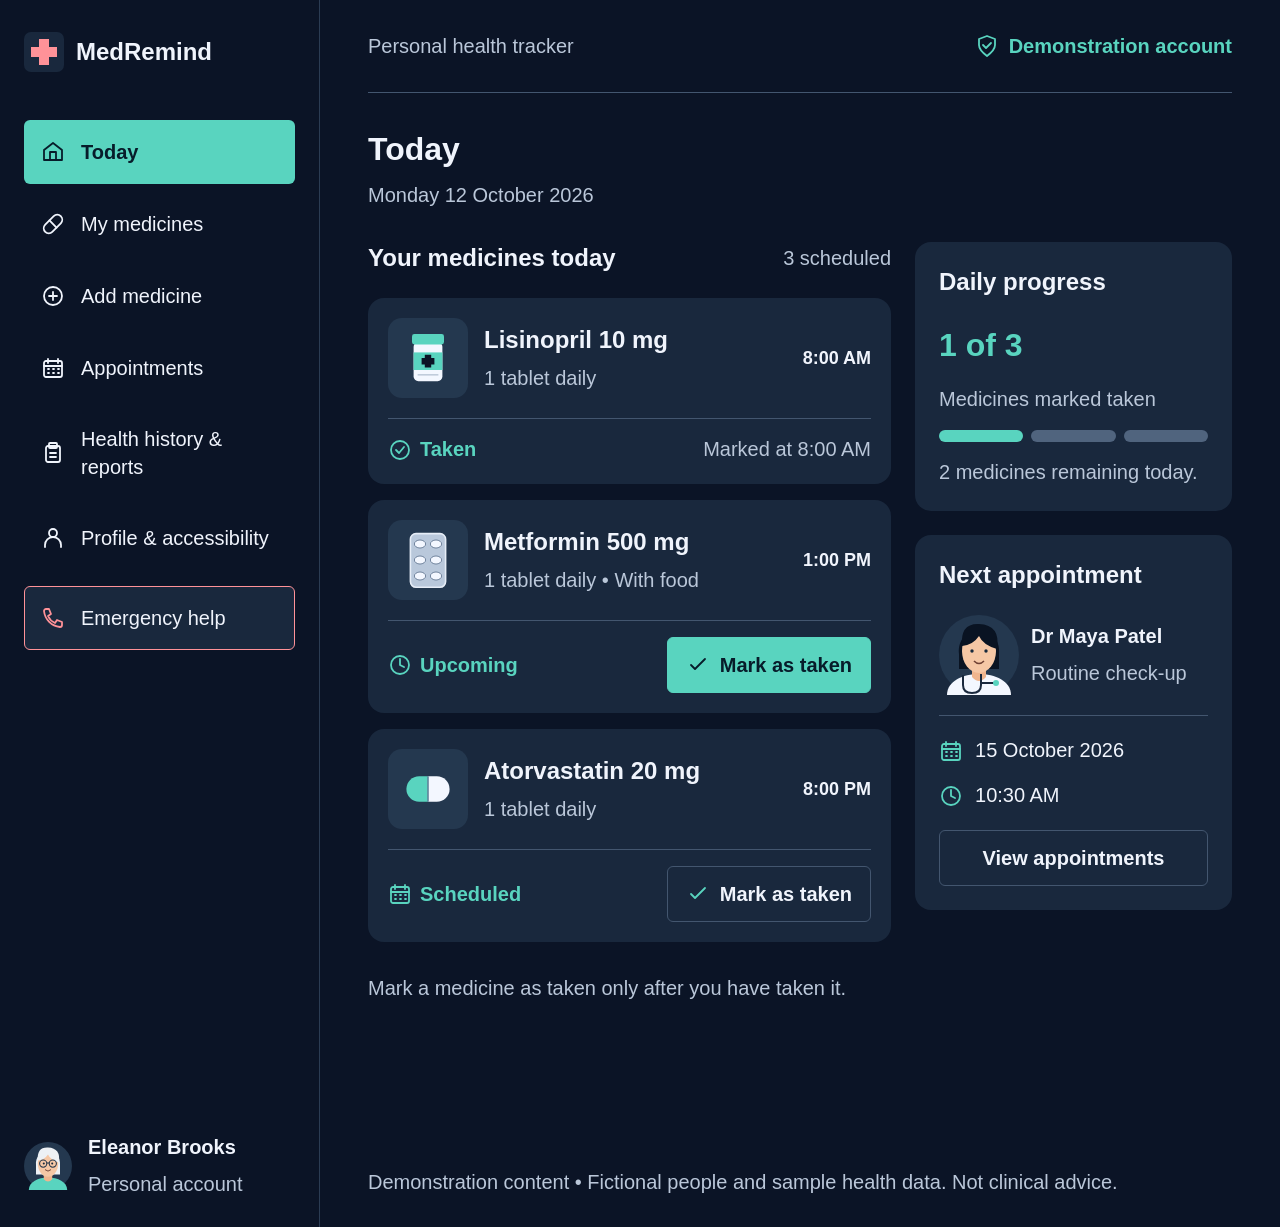
==== index.html @ b6e0d9c6 "Add seven-page MedRemind website" ====
<!doctype html>
<html lang="en">
<head>
  <meta charset="utf-8">
  <meta name="viewport" content="width=device-width, initial-scale=1">
  <meta name="theme-color" content="#0b1426">
  <meta name="description" content="MedRemind demonstration: Today.">
  <title>Today | MedRemind</title>
  <link rel="icon" href="01-today/assets/logo.svg" type="image/svg+xml">
  <link rel="stylesheet" href="global.css">
  <link rel="stylesheet" href="01-today/style.css">
  <script src="global.js" defer></script>
</head>
<body data-page="01-today">
  <a class="skip-link" href="#main">Skip to content</a>
  <div class="app-shell">
    <aside class="sidebar" aria-label="MedRemind sidebar">
      <a class="brand" href="index.html"><img src="01-today/assets/logo.svg" alt="" width="40" height="40">MedRemind</a>
      <nav class="main-nav" aria-label="Main navigation"><a class="nav-link" href="index.html" aria-current="page"><svg class="icon" data-icon="home" viewBox="0 0 24 24" aria-hidden="true"><path d="m3 10 9-7 9 7v10H3z"/><path d="M9 20v-8h6v8"/></svg><span>Today</span></a>
<a class="nav-link" href="02-my-medicines/index.html"><svg class="icon" data-icon="pill" viewBox="0 0 24 24" aria-hidden="true"><g transform="rotate(45 12 12)"><rect x="7" y="1" width="10" height="22" rx="5"/><path d="M7 12h10"/></g></svg><span>My medicines</span></a>
<a class="nav-link" href="03-add-medicine/index.html"><svg class="icon" data-icon="plus" viewBox="0 0 24 24" aria-hidden="true"><circle cx="12" cy="12" r="9"/><path d="M12 8v8M8 12h8"/></svg><span>Add medicine</span></a>
<a class="nav-link" href="04-appointments/index.html"><svg class="icon" data-icon="calendar" viewBox="0 0 24 24" aria-hidden="true"><rect x="3" y="5" width="18" height="16" rx="2"/><path d="M7 3v4M17 3v4M3 10h18M7 13h1M12 13h1M17 13h1M7 17h1M12 17h1M17 17h1"/></svg><span>Appointments</span></a>
<a class="nav-link" href="05-health-history/index.html"><svg class="icon" data-icon="clipboard" viewBox="0 0 24 24" aria-hidden="true"><rect x="5" y="5" width="14" height="16" rx="2"/><rect x="8" y="2" width="8" height="5" rx="1"/><path d="M9 12h6M9 16h6"/></svg><span>Health history &amp; reports</span></a>
<a class="nav-link" href="06-profile-accessibility/index.html"><svg class="icon" data-icon="user" viewBox="0 0 24 24" aria-hidden="true"><circle cx="12" cy="7" r="4"/><path d="M4 21v-2a8 8 0 0 1 16 0v2"/></svg><span>Profile &amp; accessibility</span></a>
<a class="nav-link emergency" href="07-emergency-help/index.html"><svg class="icon" data-icon="phone" viewBox="0 0 24 24" aria-hidden="true"><path d="M21 16v3a2 2 0 0 1-2 2A18 18 0 0 1 3 5a2 2 0 0 1 2-2h3l2 5-3 2a14 14 0 0 0 7 7l2-3z"/></svg><span>Emergency help</span></a></nav>
      <a class="account" href="06-profile-accessibility/index.html"><img src="01-today/assets/eleanor.svg" alt="" width="48" height="48"><div><strong>Eleanor Brooks</strong><p>Personal account</p></div></a>
    </aside>
    <div class="main-column">
      <header class="topbar"><p>Personal health tracker</p><p class="demo-label"><svg class="icon" data-icon="shield" viewBox="0 0 24 24" aria-hidden="true"><path d="m12 2 8 3v6c0 5-8 11-8 11S4 16 4 11V5z"/><path d="m8 11 3 3 5-5"/></svg>Demonstration account</p></header>
      <main id="main">
        <div class="page-heading"><div><h1>Today</h1><p>Monday 12 October 2026</p></div></div>
        <div class="today-layout"><section aria-labelledby="today-medicines"><div class="section-heading"><h2 id="today-medicines">Your medicines today</h2><span>3 scheduled</span></div><div class="stack dose-list"><article class="card dose-card" data-dose-card="0"><div class="dose-details"><span class="art-tile"><img src="01-today/assets/bottle.svg" alt="" width="64" height="64"></span><div class="medicine-name"><h3>Lisinopril 10 mg</h3><p>1 tablet daily</p></div><strong class="dose-time">8:00 AM</strong></div><div class="dose-actions"><span class="dose-status accent"><svg class="icon" data-icon="check-circle" viewBox="0 0 24 24" aria-hidden="true"><circle cx="12" cy="12" r="9"/><path d="m8 12 3 3 5-6"/></svg><strong>Taken</strong></span><span class="muted">Marked at 8:00 AM</span></div></article><article class="card dose-card" data-dose-card="1"><div class="dose-details"><span class="art-tile"><img src="01-today/assets/blister.svg" alt="" width="64" height="64"></span><div class="medicine-name"><h3>Metformin 500 mg</h3><p>1 tablet daily • With food</p></div><strong class="dose-time">1:00 PM</strong></div><div class="dose-actions"><span class="dose-status accent"><svg class="icon" data-icon="clock" viewBox="0 0 24 24" aria-hidden="true"><circle cx="12" cy="12" r="9"/><path d="M12 6v6l4 2"/></svg><strong>Upcoming</strong></span><button class="button primary" type="button" data-dose="1"><svg class="icon" data-icon="check" viewBox="0 0 24 24" aria-hidden="true"><path d="m5 12 4 4L19 6"/></svg>Mark as taken</button></div></article><article class="card dose-card" data-dose-card="2"><div class="dose-details"><span class="art-tile"><img src="01-today/assets/capsule.svg" alt="" width="64" height="64"></span><div class="medicine-name"><h3>Atorvastatin 20 mg</h3><p>1 tablet daily</p></div><strong class="dose-time">8:00 PM</strong></div><div class="dose-actions"><span class="dose-status accent"><svg class="icon" data-icon="calendar" viewBox="0 0 24 24" aria-hidden="true"><rect x="3" y="5" width="18" height="16" rx="2"/><path d="M7 3v4M17 3v4M3 10h18M7 13h1M12 13h1M17 13h1M7 17h1M12 17h1M17 17h1"/></svg><strong>Scheduled</strong></span><button class="button " type="button" data-dose="2"><svg class="icon" data-icon="check" viewBox="0 0 24 24" aria-hidden="true"><path d="m5 12 4 4L19 6"/></svg>Mark as taken</button></div></article></div><p class="page-note">Mark a medicine as taken only after you have taken it.</p></section><aside class="stack today-summary" aria-label="Today's summary"><section class="card progress-card"><h2>Daily progress</h2><p class="progress-count accent" id="progress-count">1 of 3</p><p class="muted">Medicines marked taken</p><div class="progress-bars" role="progressbar" aria-label="Medicines marked taken" aria-valuemin="0" aria-valuemax="3" aria-valuenow="1"><span class="complete"></span><span></span><span></span></div><p class="muted" id="remaining-count">2 medicines remaining today.</p></section><section class="card appointment-summary"><h2>Next appointment</h2><div class="doctor-inline"><img src="01-today/assets/doctor-maya.svg" alt="" width="80" height="80"><div><strong>Dr Maya Patel</strong><p class="muted">Routine check-up</p></div></div><hr class="divider"><p class="line-item"><svg class="icon" data-icon="calendar" viewBox="0 0 24 24" aria-hidden="true"><rect x="3" y="5" width="18" height="16" rx="2"/><path d="M7 3v4M17 3v4M3 10h18M7 13h1M12 13h1M17 13h1M7 17h1M12 17h1M17 17h1"/></svg>15 October 2026</p><p class="line-item"><svg class="icon" data-icon="clock" viewBox="0 0 24 24" aria-hidden="true"><circle cx="12" cy="12" r="9"/><path d="M12 6v6l4 2"/></svg>10:30 AM</p><a class="button full" href="04-appointments/index.html" >View appointments</a></section></aside></div><p class="status-message" id="dose-feedback" role="status"></p>
      </main>
      <footer class="page-footer">Demonstration content • Fictional people and sample health data. Not clinical advice.</footer>
    </div>
  </div>
</body>
</html>
---- global.css ----
/* Shared design tokens and components for all seven MedRemind pages. */
:root {
  color-scheme: dark;
  --background: #0b1426;
  --surface: #19283d;
  --raised: #24384f;
  --text: #f0f4fc;
  --muted: #bac7d9;
  --accent: #59d4bf;
  --on-accent: #071c2a;
  --border: #43566f;
  --divider: #2b3c53;
  --danger: #ff9298;
  --font: Arial, Helvetica, sans-serif;
  --body-size: 20px;
  --radius: 16px;
  --sidebar-width: 320px;
}
* { box-sizing: border-box; }
html { background: var(--background); }
body { margin: 0; background: var(--background); color: var(--text); font: var(--body-size)/1.45 var(--font); }
body.large-text { --body-size: 24px; }
body.high-contrast { --background: #050c18; --surface: #122238; --muted: #e0e7f2; --border: #9eb3cb; }
a { color: inherit; text-decoration: none; }
button, input, textarea, select { font: inherit; }
button, .button { cursor: pointer; }
button { color: inherit; }
button:disabled { cursor: default; }
a:focus-visible, button:focus-visible, input:focus-visible, textarea:focus-visible, select:focus-visible, summary:focus-visible {
  outline: 3px solid var(--accent); outline-offset: 4px;
}
button:hover, .button:hover { filter: brightness(1.1); }
h1, h2, h3, p { margin: 0; }
h1 { font-size: 32px; line-height: 1.25; }
h2, h3 { font-size: 24px; line-height: 1.35; }
small, .muted, .page-heading p, .page-footer { color: var(--muted); }
.icon { width: 24px; height: 24px; flex: 0 0 24px; vertical-align: middle; fill: none; stroke: currentColor; stroke-width: 1.8; stroke-linecap: round; stroke-linejoin: round; }
.accent { color: var(--accent); }
.skip-link { position: fixed; top: 12px; left: 12px; z-index: 10; padding: 12px 20px; background: var(--accent); color: var(--on-accent); transform: translateY(-160%); }
.skip-link:focus { transform: translateY(0); }
.app-shell { display: grid; grid-template-columns: var(--sidebar-width) minmax(0, 1fr); max-width: 1440px; min-height: max(100vh, 1227px); margin-inline: auto; }
.sidebar { display: flex; flex-direction: column; padding: 32px 24px 28px; border-right: 1px solid var(--divider); }
.brand { display: inline-flex; align-items: center; gap: 12px; font-size: 24px; font-weight: 700; }
.brand img { width: 40px; height: 40px; }
.main-nav { display: grid; gap: 8px; margin-top: 48px; }
.nav-link { display: flex; align-items: center; gap: 16px; min-height: 64px; padding: 16px; border: 1px solid transparent; border-radius: 6px; line-height: 1.4; }
.nav-link:hover { background: var(--surface); }
.nav-link[aria-current="page"] { background: var(--accent); color: var(--on-accent); font-weight: 700; }
.nav-link.emergency { margin-top: 8px; border-color: var(--danger); background: var(--surface); }
.nav-link.emergency .icon { color: var(--danger); }
.nav-link.emergency[aria-current="page"] { border-color: var(--accent); background: var(--accent); }
.nav-link.emergency[aria-current="page"] .icon { color: var(--on-accent); }
.account { display: flex; align-items: center; gap: 16px; margin-top: auto; padding-top: 40px; }
.account img { width: 48px; height: 48px; }
.account strong { display: block; }
.account p { margin-top: 8px; color: var(--muted); }
.main-column { display: flex; flex-direction: column; min-width: 0; padding: 28px 48px 30px; }
.topbar { display: flex; justify-content: space-between; align-items: center; gap: 24px; min-height: 65px; padding-bottom: 28px; border-bottom: 1px solid var(--border); color: var(--muted); }
.demo-label { display: inline-flex; align-items: center; gap: 10px; color: var(--accent); font-weight: 700; }
main { padding-top: 36px; }
.page-heading { display: flex; justify-content: space-between; align-items: center; gap: 24px; margin-bottom: 32px; }
.page-heading p { margin-top: 12px; }
.section-heading { display: flex; align-items: center; justify-content: space-between; gap: 24px; margin-bottom: 24px; }
.section-heading span { color: var(--muted); }
.card { background: var(--surface); border-radius: var(--radius); padding: 24px; }
.card > h2, .card > h3 { margin-bottom: 24px; }
.stack { display: grid; gap: 24px; }
.button { display: inline-flex; justify-content: center; align-items: center; gap: 10px; min-height: 56px; padding: 12px 24px; border: 1px solid var(--border); border-radius: 6px; background: transparent; color: var(--text); font-weight: 700; line-height: 1.4; text-align: center; }
.button.primary { background: var(--accent); color: var(--on-accent); border-color: var(--accent); }
.button.primary .icon { color: var(--on-accent); }
.button .icon { color: var(--accent); }
.button.full { width: 100%; }
.button-row { display: flex; flex-wrap: wrap; gap: 16px; }
.divider { border: 0; border-top: 1px solid var(--border); margin: 24px 0; }
.line-item { display: flex; align-items: center; gap: 12px; }
.line-item + .line-item { margin-top: 16px; }
.line-item .icon { color: var(--accent); }
.art-tile { display: grid; place-items: center; width: 80px; height: 80px; flex: 0 0 80px; border-radius: 14px; background: var(--raised); }
.art-tile img { display: block; width: 64px; height: 64px; }
.medicine-name { overflow-wrap: anywhere; }
.medicine-name p { color: var(--muted); margin-top: 8px; }
.page-note { margin-top: 32px; color: var(--muted); }
.page-footer { margin-top: auto; padding-top: 56px; }
.field { display: grid; gap: 8px; font-weight: 700; }
.field input, .field textarea, .field select { width: 100%; min-width: 0; min-height: 60px; border: 1px solid var(--border); border-radius: 6px; padding: 14px 16px; background: var(--background); color: var(--text); font-weight: 400; }
.field input::placeholder, .field textarea::placeholder { color: var(--muted); opacity: 1; }
.field textarea { resize: vertical; min-height: 116px; }
.field-pair { display: grid; grid-template-columns: repeat(2, minmax(0, 1fr)); gap: 24px; }
.status-message { margin-top: 20px; color: var(--accent); }
.status-message:empty { display: none; }
dialog { width: min(640px, calc(100% - 32px)); padding: 32px; background: var(--surface); color: var(--text); border: 1px solid var(--border); border-radius: var(--radius); }
dialog::backdrop { background: #0009; }
dialog h2 { margin-bottom: 20px; }
dialog p { margin-bottom: 16px; }
dialog .button { margin-top: 12px; }
[hidden] { display: none !important; }
@media (max-width: 1100px) {
  :root { --sidebar-width: 260px; }
  .sidebar { padding-inline: 20px; }
  .main-column { padding-inline: 32px; }
  .nav-link { gap: 12px; padding-inline: 12px; }
}
@media (max-width: 800px) {
  .app-shell { display: block; min-height: 100vh; }
  .sidebar { padding: 24px; border-right: 0; border-bottom: 1px solid var(--divider); }
  .main-nav { grid-template-columns: repeat(2, minmax(0, 1fr)); gap: 8px; margin-top: 24px; }
  .nav-link { min-height: 56px; font-size: 17px; }
  .nav-link.emergency { margin-top: 0; }
  .account { display: none; }
  .main-column { padding: 24px; min-height: 75vh; }
  .topbar { flex-wrap: wrap; gap: 12px; padding-bottom: 24px; }
  main { padding-top: 28px; }
  .page-heading { flex-wrap: wrap; }
  .page-footer { padding-top: 48px; font-size: 16px; }
}
@media (max-width: 480px) {
  .sidebar, .main-column { padding-inline: 16px; }
  h1 { font-size: 28px; }
  .card { padding: 20px; }
  .field-pair { grid-template-columns: 1fr; }
  .button-row > .button { flex: 1 1 auto; }
  .section-heading { align-items: flex-start; }
}
@media (prefers-reduced-motion: reduce) { *, *::before, *::after { scroll-behavior: auto !important; } }
@media print {
  :root { color-scheme: light; --background: #fff; --surface: #fff; --raised: #eee; --text: #111; --muted: #333; --accent: #146754; --border: #777; --divider: #aaa; }
  .app-shell { display: block; min-height: auto; }
  .sidebar, .topbar, .button, .skip-link, dialog { display: none !important; }
  .main-column { padding: 0; }
  .card { border: 1px solid #aaa; break-inside: avoid; }
  .page-footer { padding-top: 24px; }
}
---- 01-today/style.css ----
/* Today: medicine cards and the right-hand summary column. */
.today-layout { display: grid; grid-template-columns: minmax(0, 1.65fr) minmax(0, 1fr); gap: 24px; }
.today-summary { align-content: start; }
.dose-list { gap: 16px; }
.dose-card { padding: 20px; }
.dose-details { display: flex; align-items: center; gap: 16px; }
.dose-card .medicine-name { min-width: 0; }
.dose-card .medicine-name h3 { font-size: 24px; }
.dose-time { margin-left: auto; white-space: nowrap; font-size: 18px; }
.dose-actions { display: flex; align-items: center; justify-content: space-between; gap: 16px; border-top: 1px solid var(--border); margin-top: 20px; padding-top: 16px; }
.dose-status { display: inline-flex; align-items: center; gap: 8px; }
.dose-actions .button { min-height: 56px; padding: 12px 18px; }
.progress-count { font-size: 32px; font-weight: 700; margin-bottom: 16px; }
.progress-bars { display: flex; gap: 8px; margin: 16px 0; }
.progress-bars span { height: 12px; flex: 1; border-radius: 6px; background: #50647e; }
.progress-bars .complete { background: var(--accent); }
.doctor-inline { display: flex; align-items: center; gap: 12px; }
.doctor-inline img { width: 80px; height: 80px; }
.doctor-inline p { margin-top: 8px; }
.appointment-summary .divider { margin-block: 20px; }
.appointment-summary .button { margin-top: 20px; }
@media (max-width: 1250px) {
  .today-layout { grid-template-columns: 1fr; }
  .today-summary { grid-template-columns: repeat(2, minmax(0, 1fr)); margin-top: 8px; }
}
@media (max-width: 560px) {
  .today-summary { grid-template-columns: 1fr; }
  .dose-details { flex-wrap: wrap; }
  .dose-time { flex-basis: 100%; margin-left: 96px; }
  .dose-actions { flex-wrap: wrap; }
  .dose-actions .button { width: 100%; }
}
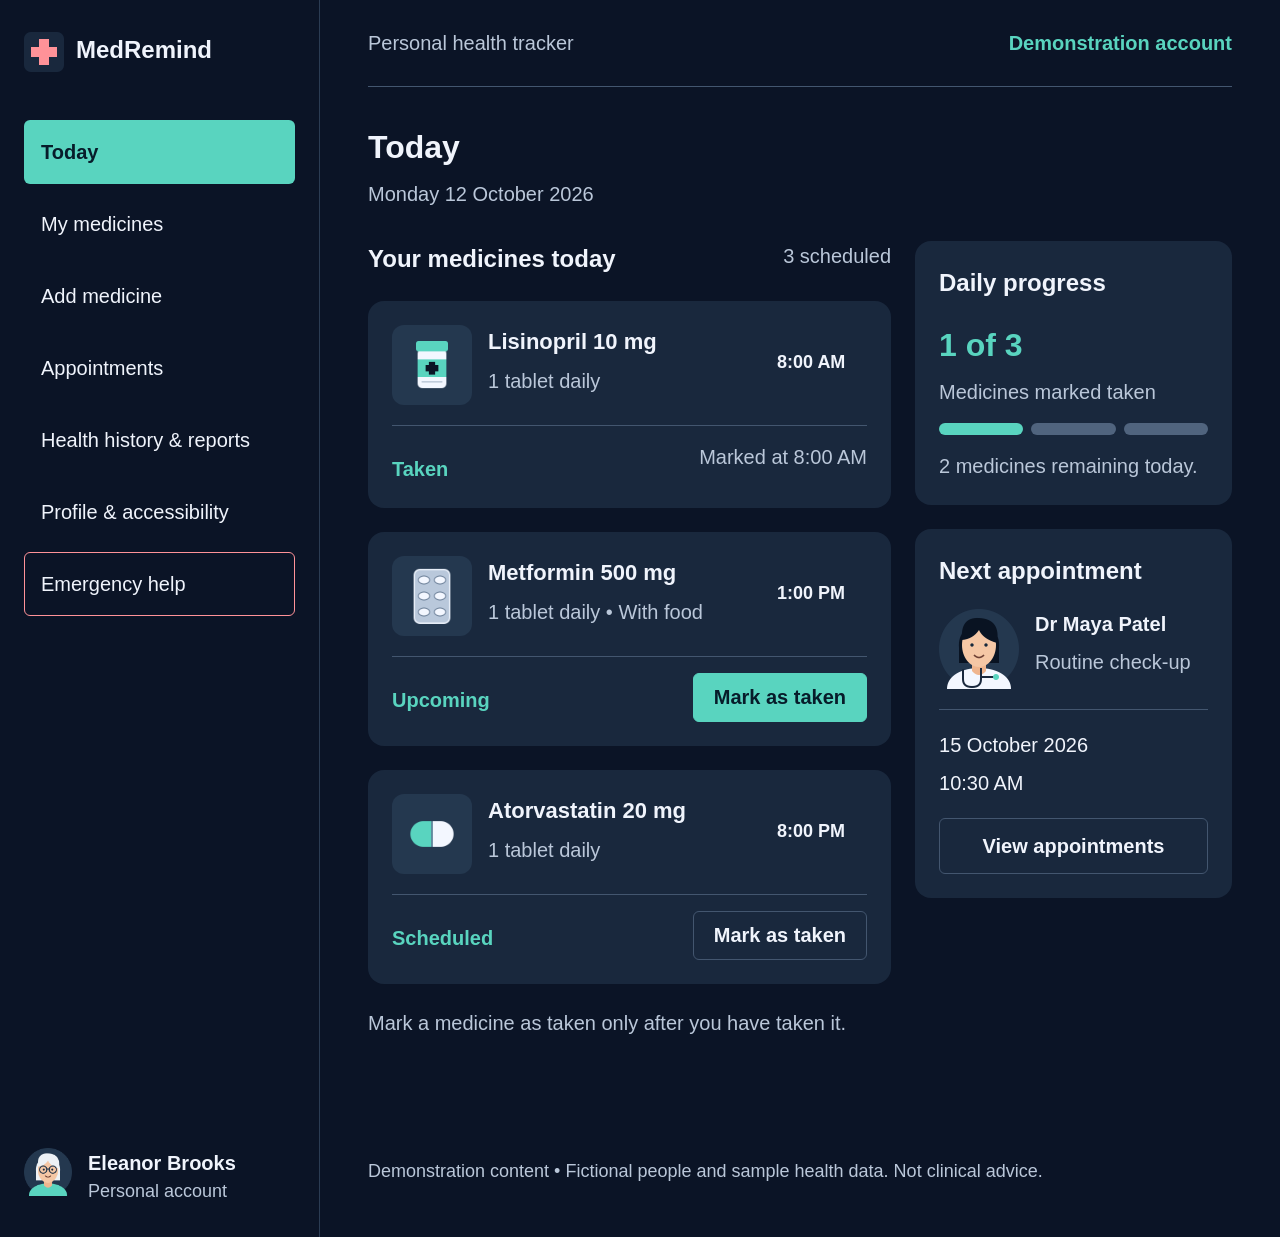
==== commit 4d69cc5d: "Rebuild all pages with course HTML and CSS only" ====
--- a/index.html
+++ b/index.html
@@ -1,38 +1,95 @@
-<!doctype html>
+<!DOCTYPE html>
 <html lang="en">
 <head>
-  <meta charset="utf-8">
-  <meta name="viewport" content="width=device-width, initial-scale=1">
-  <meta name="theme-color" content="#0b1426">
-  <meta name="description" content="MedRemind demonstration: Today.">
-  <title>Today | MedRemind</title>
-  <link rel="icon" href="01-today/assets/logo.svg" type="image/svg+xml">
-  <link rel="stylesheet" href="global.css">
-  <link rel="stylesheet" href="01-today/style.css">
-  <script src="global.js" defer></script>
+    <meta charset="UTF-8">
+    <meta name="viewport" content="width=device-width, initial-scale=1.0">
+    <title>Today | MedRemind</title>
+    <link rel="icon" href="01-today/assets/logo.png">
+    <!-- Shared styles first, then this page's styles. -->
+    <link rel="stylesheet" href="global.css">
+    <link rel="stylesheet" href="01-today/style.css">
 </head>
-<body data-page="01-today">
-  <a class="skip-link" href="#main">Skip to content</a>
-  <div class="app-shell">
-    <aside class="sidebar" aria-label="MedRemind sidebar">
-      <a class="brand" href="index.html"><img src="01-today/assets/logo.svg" alt="" width="40" height="40">MedRemind</a>
-      <nav class="main-nav" aria-label="Main navigation"><a class="nav-link" href="index.html" aria-current="page"><svg class="icon" data-icon="home" viewBox="0 0 24 24" aria-hidden="true"><path d="m3 10 9-7 9 7v10H3z"/><path d="M9 20v-8h6v8"/></svg><span>Today</span></a>
-<a class="nav-link" href="02-my-medicines/index.html"><svg class="icon" data-icon="pill" viewBox="0 0 24 24" aria-hidden="true"><g transform="rotate(45 12 12)"><rect x="7" y="1" width="10" height="22" rx="5"/><path d="M7 12h10"/></g></svg><span>My medicines</span></a>
-<a class="nav-link" href="03-add-medicine/index.html"><svg class="icon" data-icon="plus" viewBox="0 0 24 24" aria-hidden="true"><circle cx="12" cy="12" r="9"/><path d="M12 8v8M8 12h8"/></svg><span>Add medicine</span></a>
-<a class="nav-link" href="04-appointments/index.html"><svg class="icon" data-icon="calendar" viewBox="0 0 24 24" aria-hidden="true"><rect x="3" y="5" width="18" height="16" rx="2"/><path d="M7 3v4M17 3v4M3 10h18M7 13h1M12 13h1M17 13h1M7 17h1M12 17h1M17 17h1"/></svg><span>Appointments</span></a>
-<a class="nav-link" href="05-health-history/index.html"><svg class="icon" data-icon="clipboard" viewBox="0 0 24 24" aria-hidden="true"><rect x="5" y="5" width="14" height="16" rx="2"/><rect x="8" y="2" width="8" height="5" rx="1"/><path d="M9 12h6M9 16h6"/></svg><span>Health history &amp; reports</span></a>
-<a class="nav-link" href="06-profile-accessibility/index.html"><svg class="icon" data-icon="user" viewBox="0 0 24 24" aria-hidden="true"><circle cx="12" cy="7" r="4"/><path d="M4 21v-2a8 8 0 0 1 16 0v2"/></svg><span>Profile &amp; accessibility</span></a>
-<a class="nav-link emergency" href="07-emergency-help/index.html"><svg class="icon" data-icon="phone" viewBox="0 0 24 24" aria-hidden="true"><path d="M21 16v3a2 2 0 0 1-2 2A18 18 0 0 1 3 5a2 2 0 0 1 2-2h3l2 5-3 2a14 14 0 0 0 7 7l2-3z"/></svg><span>Emergency help</span></a></nav>
-      <a class="account" href="06-profile-accessibility/index.html"><img src="01-today/assets/eleanor.svg" alt="" width="48" height="48"><div><strong>Eleanor Brooks</strong><p>Personal account</p></div></a>
-    </aside>
-    <div class="main-column">
-      <header class="topbar"><p>Personal health tracker</p><p class="demo-label"><svg class="icon" data-icon="shield" viewBox="0 0 24 24" aria-hidden="true"><path d="m12 2 8 3v6c0 5-8 11-8 11S4 16 4 11V5z"/><path d="m8 11 3 3 5-5"/></svg>Demonstration account</p></header>
-      <main id="main">
-        <div class="page-heading"><div><h1>Today</h1><p>Monday 12 October 2026</p></div></div>
-        <div class="today-layout"><section aria-labelledby="today-medicines"><div class="section-heading"><h2 id="today-medicines">Your medicines today</h2><span>3 scheduled</span></div><div class="stack dose-list"><article class="card dose-card" data-dose-card="0"><div class="dose-details"><span class="art-tile"><img src="01-today/assets/bottle.svg" alt="" width="64" height="64"></span><div class="medicine-name"><h3>Lisinopril 10 mg</h3><p>1 tablet daily</p></div><strong class="dose-time">8:00 AM</strong></div><div class="dose-actions"><span class="dose-status accent"><svg class="icon" data-icon="check-circle" viewBox="0 0 24 24" aria-hidden="true"><circle cx="12" cy="12" r="9"/><path d="m8 12 3 3 5-6"/></svg><strong>Taken</strong></span><span class="muted">Marked at 8:00 AM</span></div></article><article class="card dose-card" data-dose-card="1"><div class="dose-details"><span class="art-tile"><img src="01-today/assets/blister.svg" alt="" width="64" height="64"></span><div class="medicine-name"><h3>Metformin 500 mg</h3><p>1 tablet daily • With food</p></div><strong class="dose-time">1:00 PM</strong></div><div class="dose-actions"><span class="dose-status accent"><svg class="icon" data-icon="clock" viewBox="0 0 24 24" aria-hidden="true"><circle cx="12" cy="12" r="9"/><path d="M12 6v6l4 2"/></svg><strong>Upcoming</strong></span><button class="button primary" type="button" data-dose="1"><svg class="icon" data-icon="check" viewBox="0 0 24 24" aria-hidden="true"><path d="m5 12 4 4L19 6"/></svg>Mark as taken</button></div></article><article class="card dose-card" data-dose-card="2"><div class="dose-details"><span class="art-tile"><img src="01-today/assets/capsule.svg" alt="" width="64" height="64"></span><div class="medicine-name"><h3>Atorvastatin 20 mg</h3><p>1 tablet daily</p></div><strong class="dose-time">8:00 PM</strong></div><div class="dose-actions"><span class="dose-status accent"><svg class="icon" data-icon="calendar" viewBox="0 0 24 24" aria-hidden="true"><rect x="3" y="5" width="18" height="16" rx="2"/><path d="M7 3v4M17 3v4M3 10h18M7 13h1M12 13h1M17 13h1M7 17h1M12 17h1M17 17h1"/></svg><strong>Scheduled</strong></span><button class="button " type="button" data-dose="2"><svg class="icon" data-icon="check" viewBox="0 0 24 24" aria-hidden="true"><path d="m5 12 4 4L19 6"/></svg>Mark as taken</button></div></article></div><p class="page-note">Mark a medicine as taken only after you have taken it.</p></section><aside class="stack today-summary" aria-label="Today's summary"><section class="card progress-card"><h2>Daily progress</h2><p class="progress-count accent" id="progress-count">1 of 3</p><p class="muted">Medicines marked taken</p><div class="progress-bars" role="progressbar" aria-label="Medicines marked taken" aria-valuemin="0" aria-valuemax="3" aria-valuenow="1"><span class="complete"></span><span></span><span></span></div><p class="muted" id="remaining-count">2 medicines remaining today.</p></section><section class="card appointment-summary"><h2>Next appointment</h2><div class="doctor-inline"><img src="01-today/assets/doctor-maya.svg" alt="" width="80" height="80"><div><strong>Dr Maya Patel</strong><p class="muted">Routine check-up</p></div></div><hr class="divider"><p class="line-item"><svg class="icon" data-icon="calendar" viewBox="0 0 24 24" aria-hidden="true"><rect x="3" y="5" width="18" height="16" rx="2"/><path d="M7 3v4M17 3v4M3 10h18M7 13h1M12 13h1M17 13h1M7 17h1M12 17h1M17 17h1"/></svg>15 October 2026</p><p class="line-item"><svg class="icon" data-icon="clock" viewBox="0 0 24 24" aria-hidden="true"><circle cx="12" cy="12" r="9"/><path d="M12 6v6l4 2"/></svg>10:30 AM</p><a class="button full" href="04-appointments/index.html" >View appointments</a></section></aside></div><p class="status-message" id="dose-feedback" role="status"></p>
-      </main>
-      <footer class="page-footer">Demonstration content • Fictional people and sample health data. Not clinical advice.</footer>
+<body>
+    <div class="site">
+        <!-- The same sidebar links appear on all seven pages. -->
+        <aside class="sidebar">
+            <a class="brand" href="index.html"><img class="logo" src="01-today/assets/logo.png" alt="">MedRemind</a>
+            <nav class="navigation">
+                    <a class="active" href="index.html">Today</a>
+                    <a class="" href="02-my-medicines/index.html">My medicines</a>
+                    <a class="" href="03-add-medicine/index.html">Add medicine</a>
+                    <a class="" href="04-appointments/index.html">Appointments</a>
+                    <a class="" href="05-health-history/index.html">Health history &amp; reports</a>
+                    <a class="" href="06-profile-accessibility/index.html">Profile &amp; accessibility</a>
+                    <a class="emergency-link" href="07-emergency-help/index.html">Emergency help</a>
+            </nav>
+            <div class="account">
+                <img class="avatar" src="01-today/assets/eleanor.png" alt="Eleanor Brooks">
+                <strong>Eleanor Brooks</strong>
+                <p class="muted">Personal account</p>
+            </div>
+        </aside>
+        <div class="content">
+            <header class="topbar">
+                <p class="muted">Personal health tracker</p>
+                <strong>Demonstration account</strong>
+            </header>
+            <main>
+                <div class="page-heading">
+                    <h1>Today</h1>
+                    <p class="subtitle">Monday 12 October 2026</p>
+                </div>
+                <!-- Medicine cards and the daily summary. -->
+                <div class="today-layout">
+                    <section>
+                        <div class="section-heading"><h2>Your medicines today</h2><span class="muted">3 scheduled</span></div>
+                        <article class="card dose-card">
+                            <div class="dose-top">
+                                <img class="card-image" src="01-today/assets/bottle.png" alt="">
+                                <div><h3>Lisinopril 10 mg</h3><p class="muted">1 tablet daily</p></div>
+                                <strong class="dose-time">8:00 AM</strong>
+                            </div>
+                            <div class="dose-bottom"><strong class="accent">Taken</strong><span class="muted">Marked at 8:00 AM</span></div>
+                        </article>
+                        <article class="card dose-card">
+                            <div class="dose-top">
+                                <img class="card-image" src="01-today/assets/blister.png" alt="">
+                                <div><h3>Metformin 500 mg</h3><p class="muted">1 tablet daily &bull; With food</p></div>
+                                <strong class="dose-time">1:00 PM</strong>
+                            </div>
+                            <div class="dose-bottom"><strong class="accent">Upcoming</strong><button class="button primary" type="button" disabled title="Static HTML and CSS layout">Mark as taken</button></div>
+                        </article>
+                        <article class="card dose-card">
+                            <div class="dose-top">
+                                <img class="card-image" src="01-today/assets/capsule.png" alt="">
+                                <div><h3>Atorvastatin 20 mg</h3><p class="muted">1 tablet daily</p></div>
+                                <strong class="dose-time">8:00 PM</strong>
+                            </div>
+                            <div class="dose-bottom"><strong class="accent">Scheduled</strong><button class="button" type="button" disabled title="Static HTML and CSS layout">Mark as taken</button></div>
+                        </article>
+                        <p class="note">Mark a medicine as taken only after you have taken it.</p>
+                    </section>
+                    <aside>
+                        <section class="card">
+                            <h2>Daily progress</h2>
+                            <p class="progress-number accent">1 of 3</p>
+                            <p class="muted">Medicines marked taken</p>
+                            <div class="progress-bars"><span class="complete"></span><span></span><span></span></div>
+                            <p class="muted">2 medicines remaining today.</p>
+                        </section>
+                        <section class="card">
+                            <h2>Next appointment</h2>
+                            <div class="doctor-row"><img class="portrait" src="01-today/assets/doctor-maya.png" alt=""><div><strong>Dr Maya Patel</strong><p class="muted">Routine check-up</p></div></div>
+                            <hr class="divider">
+                            <p>15 October 2026</p>
+                            <p>10:30 AM</p>
+                            <a class="button full" href="04-appointments/index.html">View appointments</a>
+                        </section>
+                    </aside>
+                </div>
+            </main>
+            <footer>Demonstration content &bull; Fictional people and sample health data. Not clinical advice.</footer>
+        </div>
     </div>
-  </div>
 </body>
 </html>
--- a/global.css
+++ b/global.css
@@ -1,132 +1,122 @@
-/* Shared design tokens and components for all seven MedRemind pages. */
-:root {
-  color-scheme: dark;
-  --background: #0b1426;
-  --surface: #19283d;
-  --raised: #24384f;
-  --text: #f0f4fc;
-  --muted: #bac7d9;
-  --accent: #59d4bf;
-  --on-accent: #071c2a;
-  --border: #43566f;
-  --divider: #2b3c53;
-  --danger: #ff9298;
-  --font: Arial, Helvetica, sans-serif;
-  --body-size: 20px;
-  --radius: 16px;
-  --sidebar-width: 320px;
+/* Shared colors, text, navigation and cards. */
+* { box-sizing: border-box; }
+body {
+    margin: 0;
+    background-color: #0b1426;
+    color: #f0f4fc;
+    font-family: Arial, sans-serif;
+    font-size: 20px;
+    line-height: 1.5;
 }
-* { box-sizing: border-box; }
-html { background: var(--background); }
-body { margin: 0; background: var(--background); color: var(--text); font: var(--body-size)/1.45 var(--font); }
-body.large-text { --body-size: 24px; }
-body.high-contrast { --background: #050c18; --surface: #122238; --muted: #e0e7f2; --border: #9eb3cb; }
-a { color: inherit; text-decoration: none; }
-button, input, textarea, select { font: inherit; }
-button, .button { cursor: pointer; }
-button { color: inherit; }
-button:disabled { cursor: default; }
-a:focus-visible, button:focus-visible, input:focus-visible, textarea:focus-visible, select:focus-visible, summary:focus-visible {
-  outline: 3px solid var(--accent); outline-offset: 4px;
+h1, h2, h3, p { margin: 0; }
+h1 { font-size: 32px; }
+h2, h3 { font-size: 24px; }
+a { color: #f0f4fc; text-decoration: none; }
+img { vertical-align: middle; }
+.muted, .subtitle, footer { color: #bac7d9; }
+.accent { color: #59d4bf; }
+.site {
+    display: grid;
+    grid-template-columns: 320px 1fr;
+    max-width: 1440px;
+    margin: 0 auto;
 }
-button:hover, .button:hover { filter: brightness(1.1); }
-h1, h2, h3, p { margin: 0; }
-h1 { font-size: 32px; line-height: 1.25; }
-h2, h3 { font-size: 24px; line-height: 1.35; }
-small, .muted, .page-heading p, .page-footer { color: var(--muted); }
-.icon { width: 24px; height: 24px; flex: 0 0 24px; vertical-align: middle; fill: none; stroke: currentColor; stroke-width: 1.8; stroke-linecap: round; stroke-linejoin: round; }
-.accent { color: var(--accent); }
-.skip-link { position: fixed; top: 12px; left: 12px; z-index: 10; padding: 12px 20px; background: var(--accent); color: var(--on-accent); transform: translateY(-160%); }
-.skip-link:focus { transform: translateY(0); }
-.app-shell { display: grid; grid-template-columns: var(--sidebar-width) minmax(0, 1fr); max-width: 1440px; min-height: max(100vh, 1227px); margin-inline: auto; }
-.sidebar { display: flex; flex-direction: column; padding: 32px 24px 28px; border-right: 1px solid var(--divider); }
-.brand { display: inline-flex; align-items: center; gap: 12px; font-size: 24px; font-weight: 700; }
-.brand img { width: 40px; height: 40px; }
-.main-nav { display: grid; gap: 8px; margin-top: 48px; }
-.nav-link { display: flex; align-items: center; gap: 16px; min-height: 64px; padding: 16px; border: 1px solid transparent; border-radius: 6px; line-height: 1.4; }
-.nav-link:hover { background: var(--surface); }
-.nav-link[aria-current="page"] { background: var(--accent); color: var(--on-accent); font-weight: 700; }
-.nav-link.emergency { margin-top: 8px; border-color: var(--danger); background: var(--surface); }
-.nav-link.emergency .icon { color: var(--danger); }
-.nav-link.emergency[aria-current="page"] { border-color: var(--accent); background: var(--accent); }
-.nav-link.emergency[aria-current="page"] .icon { color: var(--on-accent); }
-.account { display: flex; align-items: center; gap: 16px; margin-top: auto; padding-top: 40px; }
-.account img { width: 48px; height: 48px; }
-.account strong { display: block; }
-.account p { margin-top: 8px; color: var(--muted); }
-.main-column { display: flex; flex-direction: column; min-width: 0; padding: 28px 48px 30px; }
-.topbar { display: flex; justify-content: space-between; align-items: center; gap: 24px; min-height: 65px; padding-bottom: 28px; border-bottom: 1px solid var(--border); color: var(--muted); }
-.demo-label { display: inline-flex; align-items: center; gap: 10px; color: var(--accent); font-weight: 700; }
+.sidebar {
+    display: flex;
+    flex-direction: column;
+    padding: 32px 24px;
+    border-right: 1px solid #2b3c53;
+}
+.brand { font-size: 24px; font-weight: bold; }
+.brand img { width: 40px; height: 40px; margin-right: 12px; }
+.navigation { margin-top: 48px; }
+.navigation a {
+    display: block;
+    padding: 16px;
+    margin-bottom: 8px;
+    border: 1px solid transparent;
+    border-radius: 6px;
+}
+.navigation a:hover { background-color: #19283d; }
+.navigation .active { background-color: #59d4bf; color: #071c2a; font-weight: bold; }
+.navigation .emergency-link { border-color: #ff9298; }
+.account { margin-top: auto; padding-top: 80px; }
+.account img { width: 48px; height: 48px; float: left; margin-right: 16px; }
+.account p { font-size: 18px; }
+.content { min-width: 0; padding: 28px 48px; }
+.topbar { display: flex; justify-content: space-between; border-bottom: 1px solid #43566f; padding-bottom: 28px; }
+.topbar strong { color: #59d4bf; }
 main { padding-top: 36px; }
-.page-heading { display: flex; justify-content: space-between; align-items: center; gap: 24px; margin-bottom: 32px; }
-.page-heading p { margin-top: 12px; }
-.section-heading { display: flex; align-items: center; justify-content: space-between; gap: 24px; margin-bottom: 24px; }
-.section-heading span { color: var(--muted); }
-.card { background: var(--surface); border-radius: var(--radius); padding: 24px; }
-.card > h2, .card > h3 { margin-bottom: 24px; }
-.stack { display: grid; gap: 24px; }
-.button { display: inline-flex; justify-content: center; align-items: center; gap: 10px; min-height: 56px; padding: 12px 24px; border: 1px solid var(--border); border-radius: 6px; background: transparent; color: var(--text); font-weight: 700; line-height: 1.4; text-align: center; }
-.button.primary { background: var(--accent); color: var(--on-accent); border-color: var(--accent); }
-.button.primary .icon { color: var(--on-accent); }
-.button .icon { color: var(--accent); }
-.button.full { width: 100%; }
-.button-row { display: flex; flex-wrap: wrap; gap: 16px; }
-.divider { border: 0; border-top: 1px solid var(--border); margin: 24px 0; }
-.line-item { display: flex; align-items: center; gap: 12px; }
-.line-item + .line-item { margin-top: 16px; }
-.line-item .icon { color: var(--accent); }
-.art-tile { display: grid; place-items: center; width: 80px; height: 80px; flex: 0 0 80px; border-radius: 14px; background: var(--raised); }
-.art-tile img { display: block; width: 64px; height: 64px; }
-.medicine-name { overflow-wrap: anywhere; }
-.medicine-name p { color: var(--muted); margin-top: 8px; }
-.page-note { margin-top: 32px; color: var(--muted); }
-.page-footer { margin-top: auto; padding-top: 56px; }
-.field { display: grid; gap: 8px; font-weight: 700; }
-.field input, .field textarea, .field select { width: 100%; min-width: 0; min-height: 60px; border: 1px solid var(--border); border-radius: 6px; padding: 14px 16px; background: var(--background); color: var(--text); font-weight: 400; }
-.field input::placeholder, .field textarea::placeholder { color: var(--muted); opacity: 1; }
-.field textarea { resize: vertical; min-height: 116px; }
-.field-pair { display: grid; grid-template-columns: repeat(2, minmax(0, 1fr)); gap: 24px; }
-.status-message { margin-top: 20px; color: var(--accent); }
-.status-message:empty { display: none; }
-dialog { width: min(640px, calc(100% - 32px)); padding: 32px; background: var(--surface); color: var(--text); border: 1px solid var(--border); border-radius: var(--radius); }
-dialog::backdrop { background: #0009; }
-dialog h2 { margin-bottom: 20px; }
-dialog p { margin-bottom: 16px; }
-dialog .button { margin-top: 12px; }
-[hidden] { display: none !important; }
+.page-heading { margin-bottom: 32px; }
+.subtitle { margin-top: 8px; }
+.section-heading { display: flex; justify-content: space-between; margin-bottom: 24px; }
+.card { background-color: #19283d; padding: 24px; border-radius: 16px; margin-bottom: 24px; }
+.card h2 { margin-bottom: 20px; }
+.card p { margin-top: 8px; }
+.card-image { width: 80px; height: 80px; padding: 8px; background-color: #24384f; border-radius: 12px; }
+.portrait { width: 96px; height: 96px; }
+.button {
+    display: inline-block;
+    border: 1px solid #43566f;
+    border-radius: 6px;
+    background-color: #19283d;
+    color: #f0f4fc;
+    font-family: Arial, sans-serif;
+    font-size: 20px;
+    font-weight: bold;
+    padding: 12px 20px;
+    text-align: center;
+}
+.primary { background-color: #59d4bf; border-color: #59d4bf; color: #071c2a; }
+.button:hover { border-color: #59d4bf; }
+a:focus, button:focus, input:focus, textarea:focus, select:focus, summary:focus { outline: 3px solid #59d4bf; }
+.full { width: 100%; }
+.divider { border: 0; border-top: 1px solid #43566f; margin: 20px 0; }
+.note { color: #bac7d9; margin-top: 24px; }
+footer { margin-top: 120px; padding-bottom: 24px; font-size: 18px; }
+
+/* Common form fields. */
+.field { margin-bottom: 20px; }
+.field label { display: block; font-weight: bold; margin-bottom: 8px; }
+.field input, .field textarea, .field select {
+    width: 100%;
+    padding: 14px;
+    border: 1px solid #43566f;
+    border-radius: 6px;
+    background-color: #0b1426;
+    color: #f0f4fc;
+    font-family: Arial, sans-serif;
+    font-size: 20px;
+}
+.field textarea { height: 120px; }
+.field-pair { display: grid; grid-template-columns: 1fr 1fr; gap: 24px; }
+.form-actions { border-top: 1px solid #43566f; padding-top: 24px; }
+.form-actions .button { margin-right: 8px; }
+
+/* Smaller screens use one column. */
 @media (max-width: 1100px) {
-  :root { --sidebar-width: 260px; }
-  .sidebar { padding-inline: 20px; }
-  .main-column { padding-inline: 32px; }
-  .nav-link { gap: 12px; padding-inline: 12px; }
+    .site { grid-template-columns: 260px 1fr; }
+    .content { padding: 24px; }
+    .topbar { display: block; }
 }
 @media (max-width: 800px) {
-  .app-shell { display: block; min-height: 100vh; }
-  .sidebar { padding: 24px; border-right: 0; border-bottom: 1px solid var(--divider); }
-  .main-nav { grid-template-columns: repeat(2, minmax(0, 1fr)); gap: 8px; margin-top: 24px; }
-  .nav-link { min-height: 56px; font-size: 17px; }
-  .nav-link.emergency { margin-top: 0; }
-  .account { display: none; }
-  .main-column { padding: 24px; min-height: 75vh; }
-  .topbar { flex-wrap: wrap; gap: 12px; padding-bottom: 24px; }
-  main { padding-top: 28px; }
-  .page-heading { flex-wrap: wrap; }
-  .page-footer { padding-top: 48px; font-size: 16px; }
+    .site { display: block; }
+    .sidebar { padding: 24px; border-right: 0; border-bottom: 1px solid #2b3c53; }
+    .navigation { margin-top: 24px; }
+    .navigation a { padding: 12px; }
+    .account { display: none; }
+    .content { padding: 24px 16px; }
+    h1 { font-size: 28px; }
+    .section-heading { display: block; }
+    .field-pair { grid-template-columns: 1fr; gap: 0; }
+    footer { margin-top: 64px; }
 }
-@media (max-width: 480px) {
-  .sidebar, .main-column { padding-inline: 16px; }
-  h1 { font-size: 28px; }
-  .card { padding: 20px; }
-  .field-pair { grid-template-columns: 1fr; }
-  .button-row > .button { flex: 1 1 auto; }
-  .section-heading { align-items: flex-start; }
+@media print {
+    body { background-color: white; color: black; }
+    .site { display: block; }
+    .sidebar, .topbar, .button { display: none; }
+    .card { background-color: white; border: 1px solid #777; }
+    .field input, .field select, .field textarea, .choice { background-color: white; color: black; border-color: #777; }
+    .muted, .subtitle, .note, footer { color: #333; }
+    .accent { color: #146754; }
 }
-@media (prefers-reduced-motion: reduce) { *, *::before, *::after { scroll-behavior: auto !important; } }
-@media print {
-  :root { color-scheme: light; --background: #fff; --surface: #fff; --raised: #eee; --text: #111; --muted: #333; --accent: #146754; --border: #777; --divider: #aaa; }
-  .app-shell { display: block; min-height: auto; }
-  .sidebar, .topbar, .button, .skip-link, dialog { display: none !important; }
-  .main-column { padding: 0; }
-  .card { border: 1px solid #aaa; break-inside: avoid; }
-  .page-footer { padding-top: 24px; }
-}
--- a/01-today/style.css
+++ b/01-today/style.css
@@ -1,32 +1,22 @@
-/* Today: medicine cards and the right-hand summary column. */
-.today-layout { display: grid; grid-template-columns: minmax(0, 1.65fr) minmax(0, 1fr); gap: 24px; }
-.today-summary { align-content: start; }
-.dose-list { gap: 16px; }
-.dose-card { padding: 20px; }
-.dose-details { display: flex; align-items: center; gap: 16px; }
-.dose-card .medicine-name { min-width: 0; }
-.dose-card .medicine-name h3 { font-size: 24px; }
-.dose-time { margin-left: auto; white-space: nowrap; font-size: 18px; }
-.dose-actions { display: flex; align-items: center; justify-content: space-between; gap: 16px; border-top: 1px solid var(--border); margin-top: 20px; padding-top: 16px; }
-.dose-status { display: inline-flex; align-items: center; gap: 8px; }
-.dose-actions .button { min-height: 56px; padding: 12px 18px; }
-.progress-count { font-size: 32px; font-weight: 700; margin-bottom: 16px; }
-.progress-bars { display: flex; gap: 8px; margin: 16px 0; }
-.progress-bars span { height: 12px; flex: 1; border-radius: 6px; background: #50647e; }
-.progress-bars .complete { background: var(--accent); }
-.doctor-inline { display: flex; align-items: center; gap: 12px; }
-.doctor-inline img { width: 80px; height: 80px; }
-.doctor-inline p { margin-top: 8px; }
-.appointment-summary .divider { margin-block: 20px; }
-.appointment-summary .button { margin-top: 20px; }
-@media (max-width: 1250px) {
-  .today-layout { grid-template-columns: 1fr; }
-  .today-summary { grid-template-columns: repeat(2, minmax(0, 1fr)); margin-top: 8px; }
+/* Today: medicine cards beside the summary. */
+.today-layout { display: grid; grid-template-columns: 1.65fr 1fr; gap: 24px; }
+.dose-top { display: grid; grid-template-columns: 80px 1fr 90px; gap: 16px; }
+.dose-top h3 { font-size: 22px; }
+.dose-time { font-size: 18px; padding-top: 24px; }
+.dose-bottom { display: flex; justify-content: space-between; border-top: 1px solid #43566f; padding-top: 16px; margin-top: 20px; }
+.dose-bottom strong { padding-top: 12px; }
+.progress-number { font-size: 32px; font-weight: bold; }
+.progress-bars { display: grid; grid-template-columns: 1fr 1fr 1fr; gap: 8px; margin: 16px 0; }
+.progress-bars span { display: block; height: 12px; border-radius: 6px; background-color: #50647e; }
+.progress-bars .complete { background-color: #59d4bf; }
+.doctor-row { display: grid; grid-template-columns: 80px 1fr; gap: 16px; }
+.doctor-row .portrait { width: 80px; height: 80px; }
+.today-layout .full { margin-top: 20px; }
+@media (max-width: 1250px) { .today-layout { grid-template-columns: 1fr; } }
+@media (max-width: 500px) {
+    .dose-top { grid-template-columns: 64px 1fr; }
+    .dose-top .card-image { width: 64px; height: 64px; }
+    .dose-time { padding-top: 0; }
+    .dose-bottom { display: block; }
+    .dose-bottom .button { display: block; margin-top: 12px; width: 100%; }
 }
-@media (max-width: 560px) {
-  .today-summary { grid-template-columns: 1fr; }
-  .dose-details { flex-wrap: wrap; }
-  .dose-time { flex-basis: 100%; margin-left: 96px; }
-  .dose-actions { flex-wrap: wrap; }
-  .dose-actions .button { width: 100%; }
-}
